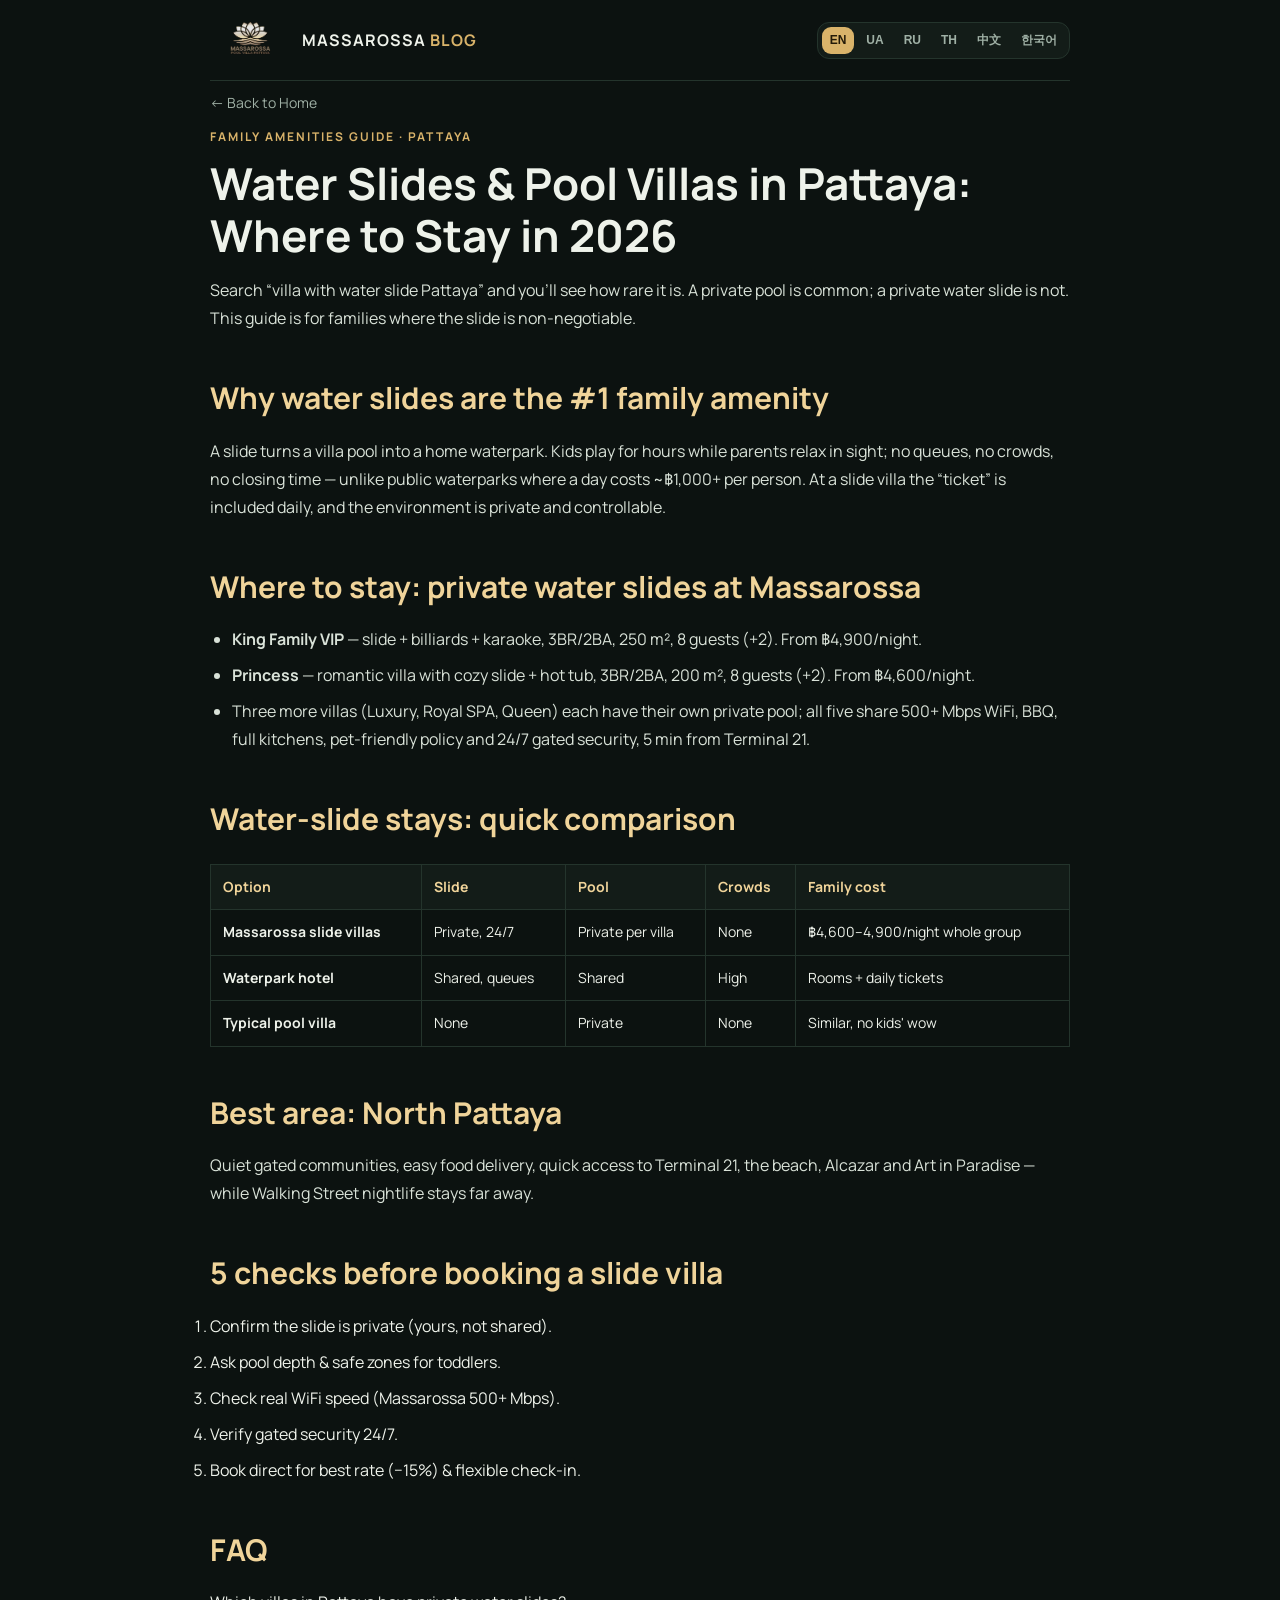
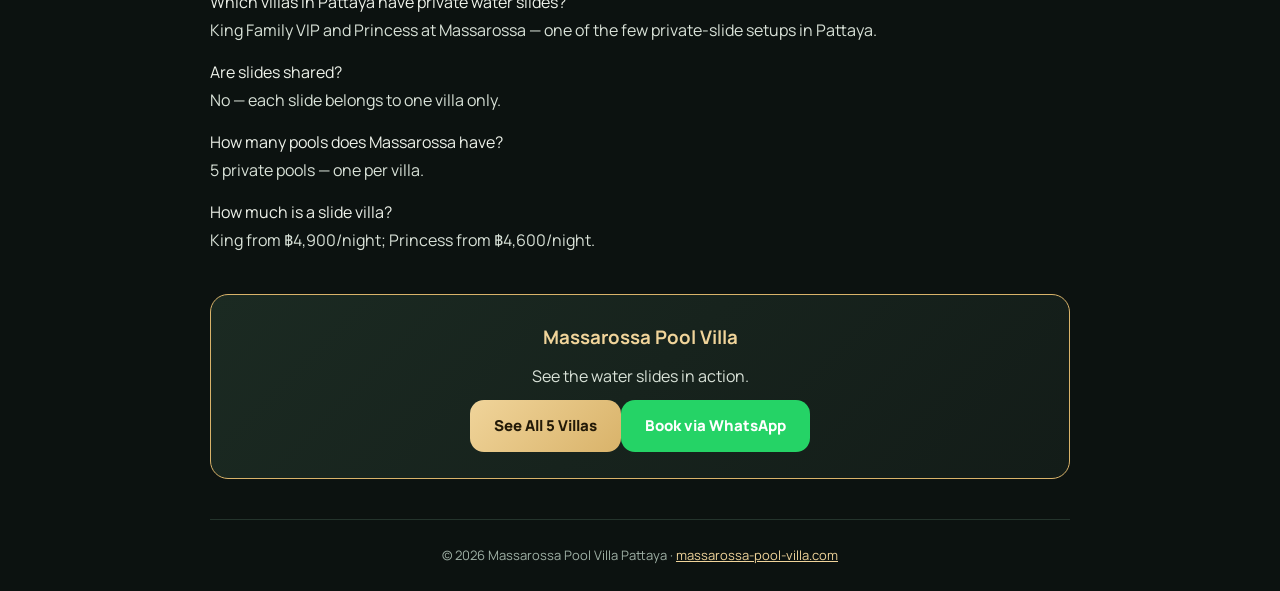
==== blog-2.html @ ad03d01c "1 1" ====
<!DOCTYPE html>
<html lang="en">
<head>
<meta charset="UTF-8"><meta name="viewport" content="width=device-width, initial-scale=1">
<title>Water Slides & Pool Villas in Pattaya: Where to Stay 2026 | Massarossa</title>
<meta name="description" content="Villa with water slide in Pattaya: where to stay in 2026. Private slides at King Family VIP & Princess, 5 private pools, 500 Mbps WiFi, North Pattaya near Terminal 21.">
<link rel="icon" type="image/png" href="logo.png">
<link href="https://fonts.googleapis.com/css2?family=Manrope:wght@400;600;800&family=Noto+Sans+Thai:wght@400;600&family=Noto+Sans+SC:wght@400;600&family=Noto+Sans+KR:wght@400;600&display=swap" rel="stylesheet">
<link rel="stylesheet" href="villa.css">
</head>
<body>
<div class="wrap">
 <div class="top"><img src="logo.png" alt="" onerror="this.style.display='none'"><b>MASSAROSSA <span style="color:var(--gold)">BLOG</span></b><span class="vlangs" id="vLangs"></span></div>
 <a class="back" href="index.html" data-i18n="back">← Back to Home</a>
 <div class="kick" data-i18n="kick">Family Amenities Guide · Pattaya</div>
 <h1 data-i18n="t_title"></h1>
 <p data-i18n="t_intro"></p>
 <h2 data-i18n="s1_h"></h2><p data-i18n="s1_p"></p>
 <h2 data-i18n="s2_h"></h2>
 <ul><li data-i18n="s2_king"></li><li data-i18n="s2_princess"></li><li data-i18n="s2_more"></li></ul>
 <h2 data-i18n="s3_h"></h2><div data-i18n="s3_table"></div>
 <h2 data-i18n="s4_h"></h2><p data-i18n="s4_p"></p>
 <h2 data-i18n="s5_h"></h2><div data-i18n="s5_list"></div>
 <h2 data-i18n="faq_h"></h2><div data-i18n="faq_html"></div>
 <div class="cta"><h3>Massarossa Pool Villa</h3><p style="margin:0" data-i18n="cta_sub"></p><a class="btn gold" href="index.html#villas" data-i18n="seeall"></a><a class="btn wa" href="https://wa.me/66634467395?text=Hello!%20I%20want%20a%20villa%20with%20a%20water%20slide." target="_blank" rel="noopener" data-i18n="book"></a></div>
 <footer>© 2026 Massarossa Pool Villa Pattaya · <a href="index.html">massarossa-pool-villa.com</a></footer>
</div>
<script>
var VILLA_T={
en:{back:"← Back to Home",kick:"Family Amenities Guide · Pattaya",t_title:"Water Slides & Pool Villas in Pattaya: Where to Stay in 2026",t_intro:"Search “villa with water slide Pattaya” and you'll see how rare it is. A private pool is common; a private water slide is not. This guide is for families where the slide is non-negotiable.",s1_h:"Why water slides are the #1 family amenity",s1_p:"A slide turns a villa pool into a home waterpark. Kids play for hours while parents relax in sight; no queues, no crowds, no closing time — unlike public waterparks where a day costs ~฿1,000+ per person. At a slide villa the “ticket” is included daily, and the environment is private and controllable.",s2_h:"Where to stay: private water slides at Massarossa",s2_king:"<b>King Family VIP</b> — slide + billiards + karaoke, 3BR/2BA, 250 m², 8 guests (+2). From ฿4,900/night.",s2_princess:"<b>Princess</b> — romantic villa with cozy slide + hot tub, 3BR/2BA, 200 m², 8 guests (+2). From ฿4,600/night.",s2_more:"Three more villas (Luxury, Royal SPA, Queen) each have their own private pool; all five share 500+ Mbps WiFi, BBQ, full kitchens, pet-friendly policy and 24/7 gated security, 5 min from Terminal 21.",s3_h:"Water-slide stays: quick comparison",s3_table:"<table><tr><th>Option</th><th>Slide</th><th>Pool</th><th>Crowds</th><th>Family cost</th></tr><tr><td>Massarossa slide villas</td><td>Private, 24/7</td><td>Private per villa</td><td>None</td><td>฿4,600–4,900/night whole group</td></tr><tr><td>Waterpark hotel</td><td>Shared, queues</td><td>Shared</td><td>High</td><td>Rooms + daily tickets</td></tr><tr><td>Typical pool villa</td><td>None</td><td>Private</td><td>None</td><td>Similar, no kids' wow</td></tr></table>",s4_h:"Best area: North Pattaya",s4_p:"Quiet gated communities, easy food delivery, quick access to Terminal 21, the beach, Alcazar and Art in Paradise — while Walking Street nightlife stays far away.",s5_h:"5 checks before booking a slide villa",s5_list:"<ol><li>Confirm the slide is private (yours, not shared).</li><li>Ask pool depth & safe zones for toddlers.</li><li>Check real WiFi speed (Massarossa 500+ Mbps).</li><li>Verify gated security 24/7.</li><li>Book direct for best rate (−15%) & flexible check-in.</li></ol>",faq_h:"FAQ",faq_html:"<div class='faq'><div class='q'>Which villas in Pattaya have private water slides?</div><p>King Family VIP and Princess at Massarossa — one of the few private-slide setups in Pattaya.</p><div class='q'>Are slides shared?</div><p>No — each slide belongs to one villa only.</p><div class='q'>How many pools does Massarossa have?</div><p>5 private pools — one per villa.</p><div class='q'>How much is a slide villa?</div><p>King from ฿4,900/night; Princess from ฿4,600/night.</p></div>",cta_sub:"See the water slides in action.",seeall:"See All 5 Villas",book:"Book via WhatsApp"},
ua:{back:"← На головну",kick:"Гід для сімей · Паттайя",t_title:"Водні гірки та пул-вілли в Паттайї: де зупинитися у 2026",t_intro:"Введіть «вілла з водною гіркою Паттайя» — і побачите, яка це рідкість. Приватний басейн — звично; приватна гірка — ні. Цей гід — для сімей, у яких гірка обов'язкова.",s1_h:"Чому гірка — зручність №1 для сімей",s1_p:"Гірка перетворює басейн на домашній аквапарк. Діти граються годинами, батьки відпочивають у зоні видимості; без черг і натовпу — на відміну від аквапарків, де день коштує ~฿1,000+ з людини. У віллі «квиток» включений щодня, а середовище приватне.",s2_h:"Де жити: приватні гірки у Massarossa",s2_king:"<b>King Family VIP</b> — гірка + більярд + караоке, 3сп/2ван, 250 м², 8 гостей (+2). Від ฿4,900/ніч.",s2_princess:"<b>Princess</b> — романтична вілла з гіркою + гарячою ванною, 3сп/2ван, 200 м², 8 гостей (+2). Від ฿4,600/ніч.",s2_more:"Ще три вілли (Luxury, Royal SPA, Queen) мають власні приватні басейни; усі п'ять — WiFi 500+ Мбіт/с, BBQ, кухні, pet-friendly, охорона 24/7, за 5 хв від Terminal 21.",s3_h:"Проживання з гіркою: порівняння",s3_table:"<table><tr><th>Варіант</th><th>Гірка</th><th>Басейн</th><th>Натовп</th><th>Вартість</th></tr><tr><td>Вілли Massarossa з гіркою</td><td>Приватна, 24/7</td><td>Приватний</td><td>Немає</td><td>฿4,600–4,900/ніч на компанію</td></tr><tr><td>Готель при аквапарку</td><td>Спільна, черги</td><td>Спільний</td><td>Великий</td><td>Номери + квитки</td></tr><tr><td>Типова пул-вілла</td><td>Немає</td><td>Приватний</td><td>Немає</td><td>Схожа, без «вау»</td></tr></table>",s4_h:"Найкращий район: Північна Паттайя",s4_p:"Тихі закриті спільноти, зручна доставка, швидкий доступ до Terminal 21, пляжу, Alcazar і Art in Paradise — а нічне життя Walking Street далеко.",s5_h:"5 перевірок перед бронюванням",s5_list:"<ol><li>Переконайтеся, що гірка приватна.</li><li>Запитайте глибину та безпечні зони для малечі.</li><li>Перевірте швидкість WiFi (у Massarossa 500+ Мбіт/с).</li><li>Уточніть охорону 24/7.</li><li>Бронюйте напряму (−15%) та гнучкий заїзд.</li></ol>",faq_h:"FAQ",faq_html:"<div class='faq'><div class='q'>Які вілли мають приватні гірки?</div><p>King Family VIP та Princess у Massarossa — один із небагатьох таких форматів у Паттайї.</p><div class='q'>Гірки спільні?</div><p>Ні — кожна гірка належить лише одній віллі.</p><div class='q'>Скільки басейнів у Massarossa?</div><p>5 приватних басейнів — по одному на віллу.</p><div class='q'>Скільки коштує вілла з гіркою?</div><p>King від ฿4,900/ніч; Princess від ฿4,600/ніч.</p></div>",cta_sub:"Дивіться гірки в дії.",seeall:"Усі 5 вілл",book:"Бронювати у WhatsApp"},
ru:{back:"← На главную",kick:"Гид для семей · Паттайя",t_title:"Водные горки и пул-виллы в Паттайе: где остановиться в 2026",t_intro:"Введите «вилла с водной горкой Паттайя» — и увидите, какая это редкость. Частный бассейн — обычно; частная горка — нет. Гид для семей, у которых горка обязательна.",s1_h:"Почему горка — удобство №1 для семей",s1_p:"Горка превращает бассейн в домашний аквапарк. Дети играют часами, родители отдыхают в зоне видимости; без очередей — в отличие от аквапарков, где день стоит ~฿1,000+ с человека. В вилле «билет» включён ежедневно.",s2_h:"Где жить: частные горки в Massarossa",s2_king:"<b>King Family VIP</b> — горка + бильярд + караоке, 3сп/2вн, 250 м², 8 гостей (+2). От ฿4,900/ночь.",s2_princess:"<b>Princess</b> — романтичная вилла с горкой + горячей ванной, 3сп/2вн, 200 м², 8 гостей (+2). От ฿4,600/ночь.",s2_more:"Ещё три виллы (Luxury, Royal SPA, Queen) имеют собственные бассейны; все пять — WiFi 500+ Мбит/с, BBQ, кухни, pet-friendly, охрана 24/7, в 5 мин от Terminal 21.",s3_h:"Проживание с горкой: сравнение",s3_table:"<table><tr><th>Вариант</th><th>Горка</th><th>Бассейн</th><th>Толпа</th><th>Стоимость</th></tr><tr><td>Виллы Massarossa с горкой</td><td>Частная, 24/7</td><td>Частный</td><td>Нет</td><td>฿4,600–4,900/ночь на компанию</td></tr><tr><td>Отель при аквапарке</td><td>Общая, очереди</td><td>Общий</td><td>Большая</td><td>Номера + билеты</td></tr><tr><td>Типичная пул-вилла</td><td>Нет</td><td>Частный</td><td>Нет</td><td>Похожая, без «вау»</td></tr></table>",s4_h:"Лучший район: Северная Паттайя",s4_p:"Тихие закрытые сообщества, доставка еды, быстрый доступ к Terminal 21, пляжу, Alcazar и Art in Paradise — а ночная жизнь Walking Street далеко.",s5_h:"5 проверок перед бронированием",s5_list:"<ol><li>Убедитесь, что горка частная.</li><li>Спросите глубину и безопасные зоны.</li><li>Проверьте скорость WiFi (500+ Мбит/с).</li><li>Уточните охрану 24/7.</li><li>Бронируйте напрямую (−15%) и гибкий заезд.</li></ol>",faq_h:"FAQ",faq_html:"<div class='faq'><div class='q'>Какие виллы с частными горками?</div><p>King Family VIP и Princess в Massarossa — один из немногих таких форматов.</p><div class='q'>Горки общие?</div><p>Нет — каждая горка принадлежит одной вилле.</p><div class='q'>Сколько бассейнов?</div><p>5 частных бассейнов — по одному на виллу.</p><div class='q'>Сколько стоит вилла с горкой?</div><p>King от ฿4,900/ночь; Princess от ฿4,600/ночь.</p></div>",cta_sub:"Смотрите горки в действии.",seeall:"Все 5 вилл",book:"Бронировать в WhatsApp"},
th:{back:"← กลับหน้าหลัก",kick:"คู่มือครอบครัว · พัทยา",t_title:"สไลเดอร์น้ำและพูลวิลล่าในพัทยา: พักที่ไหนดี 2026",t_intro:"ค้น “วิลล่า สไลเดอร์ น้ำ พัทยา” จะเห็นว่าเป็นของหายาก สระส่วนตัวเป็นเรื่องปกติ แต่สไลเดอร์ส่วนตัวไม่ใช่ คู่มือนี้สำหรับครอบครัวที่ต้องมีสไลเดอร์",s1_h:"ทำไมสไลเดอร์คืออันดับ 1 สำหรับครอบครัว",s1_p:"สไลเดอร์เปลี่ยนสระเป็นสวนน้ำในบ้าน เด็กเล่นได้เป็นชั่วโมง พ่อแม่ผ่อนคลายได้โดยไม่มีคิวและฝูงชน ต่างจากสวนน้ำที่วันละ ~฿1,000+ ต่อคน ที่วิลล่า “ตั๋ว” รวมอยู่ทุกวัน",s2_h:"พักที่ไหน: สไลเดอร์ส่วนตัวที่ Massarossa",s2_king:"<b>King Family VIP</b> — สไลเดอร์+บิลเลียด+คาราโอเกะ 3นอน/2น้ำ 250 ตร.ม. 8 ท่าน (+2) เริ่ม ฿4,900/คืน",s2_princess:"<b>Princess</b> — วิลล่าโรแมนติกพร้อมสไลเดอร์+อ่างน้ำร้อน 3นอน/2น้ำ 200 ตร.ม. 8 ท่าน (+2) เริ่ม ฿4,600/คืน",s2_more:"อีก 3 วิลล่า (Luxury, Royal SPA, Queen) มีสระส่วนตัว ทุกหลังมี WiFi 500+ Mbps, BBQ, ครัว, รับสัตว์เลี้ยง, รปภ. 24 ชม. ห่าง Terminal 21 5 นาที",s3_h:"เปรียบเทียบที่พักมีสไลเดอร์",s3_table:"<table><tr><th>ตัวเลือก</th><th>สไลเดอร์</th><th>สระ</th><th>คนเยอะ</th><th>ค่าใช้จ่าย</th></tr><tr><td>วิลล่า Massarossa มีสไลเดอร์</td><td>ส่วนตัว 24 ชม.</td><td>ส่วนตัว</td><td>ไม่มี</td><td>฿4,600–4,900/คืน ทั้งกลุ่ม</td></tr><tr><td>โรงแรมติดสวนน้ำ</td><td>ใช้ร่วม ต่อคิว</td><td>ใช้ร่วม</td><td>เยอะ</td><td>ห้อง + ตั๋ว</td></tr><tr><td>พูลวิลล่าทั่วไป</td><td>ไม่มี</td><td>ส่วนตัว</td><td>ไม่มี</td><td>คล้ายกัน แต่ไม่มี “ว้าว”</td></tr></table>",s4_h:"ย่านที่ดีที่สุด: พัทยาเหนือ",s4_p:"หมู่บ้านมีรั้วเงียบสงบ ส่งอาหารสะดวก ใกล้ Terminal 21 หาด Alcazar และ Art in Paradise ส่วน Walking Street อยู่ไกล",s5_h:"5 เช็คลิสต์ก่อนจอง",s5_list:"<ol><li>ยืนยันว่าสไลเดอร์ส่วนตัว</li><li>ถามความลึกและโซนปลอดภัย</li><li>เช็คความเร็ว WiFi (500+ Mbps)</li><li>ยืนยัน รปภ. 24 ชม.</li><li>จองโดยตรง (−15%) เช็คอินยืดหยุ่น</li></ol>",faq_h:"คำถามที่พบบ่อย",faq_html:"<div class='faq'><div class='q'>วิลล่าไหนมีสไลเดอร์ส่วนตัว?</div><p>King Family VIP และ Princess ที่ Massarossa — หนึ่งในไม่กี่แห่งในพัทยา</p><div class='q'>สไลเดอร์ใช้ร่วมไหม?</div><p>ไม่ — แต่ละสไลเดอร์เป็นของวิลล่าเดียว</p><div class='q'>Massarossa มีกี่สระ?</div><p>สระส่วนตัว 5 สระ — หลังละสระ</p><div class='q'>วิลล่ามีสไลเดอร์ราคาเท่าไหร่?</div><p>King เริ่ม ฿4,900/คืน; Princess เริ่ม ฿4,600/คืน</p></div>",cta_sub:"ดูสไลเดอร์แบบจัดเต็ม",seeall:"ดูวิลล่าทั้ง 5",book:"จองผ่าน WhatsApp"},
zh:{back:"← 返回首页",kick:"家庭指南 · 芭提雅",t_title:"芭提雅水滑梯泳池别墅：2026住哪里",t_intro:"搜索“芭提雅 水滑梯 别墅”会发现它多么稀缺。私人泳池常见，私人水滑梯却不然。本指南写给“滑梯必备”的家庭。",s1_h:"为什么水滑梯是家庭第一配置",s1_p:"滑梯把别墅泳池变成家庭水上乐园。孩子玩几小时，父母在视线内放松；不用排队——不像水上乐园每人每天约฿1,000+。在别墅“门票”每天包含。",s2_h:"住哪里：Massarossa 的私人水滑梯",s2_king:"<b>King Family VIP</b> — 滑梯+台球+卡拉OK，3卧2卫，250㎡，8人(+2)。฿4,900/晚起。",s2_princess:"<b>Princess</b> — 浪漫别墅带滑梯+热水浴缸，3卧2卫，200㎡，8人(+2)。฿4,600/晚起。",s2_more:"另外三栋（Luxury、Royal SPA、Queen）各有私人泳池；五栋均配500+ Mbps WiFi、烧烤、厨房、宠物友好、24/7安保，距Terminal 21 5分钟。",s3_h:"滑梯住宿快速对比",s3_table:"<table><tr><th>选项</th><th>滑梯</th><th>泳池</th><th>人群</th><th>家庭成本</th></tr><tr><td>Massarossa 滑梯别墅</td><td>私人24/7</td><td>私人</td><td>无</td><td>฿4,600–4,900/晚 全组</td></tr><tr><td>水上乐园酒店</td><td>共用排队</td><td>共用</td><td>多</td><td>房费+门票</td></tr><tr><td>普通泳池别墅</td><td>无</td><td>私人</td><td>无</td><td>相近，无“哇”</td></tr></table>",s4_h:"最佳区域：北芭提雅",s4_p:"安静封闭社区，外卖方便，快速到达Terminal 21、海滩、Alcazar和Art in Paradise——Walking Street夜生活很远。",s5_h:"预订前5个检查",s5_list:"<ol><li>确认滑梯私有。</li><li>询问泳池深度和幼儿安全区。</li><li>核实WiFi速度（500+ Mbps）。</li><li>确认24/7安保。</li><li>直接预订（−15%）灵活入住。</li></ol>",faq_h:"常见问题",faq_html:"<div class='faq'><div class='q'>哪些别墅有私人水滑梯？</div><p>Massarossa 的 King Family VIP 和 Princess——芭提雅少有的配置。</p><div class='q'>滑梯共用吗？</div><p>不——每个滑梯只属于一栋别墅。</p><div class='q'>Massarossa 有几个泳池？</div><p>5个私人泳池——每栋一个。</p><div class='q'>滑梯别墅多少钱？</div><p>King ฿4,900/晚起；Princess ฿4,600/晚起。</p></div>",cta_sub:"看水滑梯实拍。",seeall:"查看全部5栋",book:"WhatsApp预订"},
ko:{back:"← 홈으로",kick:"가족 가이드 · 파타야",t_title:"파타야 워터슬라이드 풀빌라: 2026 숙박 가이드",t_intro:"“파타야 워터슬라이드 빌라”를 검색하면 얼마나 드문지 알 수 있습니다. 프라이빗 풀은 흔하지만 프라이빗 슬라이드는 아닙니다. 슬라이드가 필수인 가족을 위한 가이드입니다.",s1_h:"워터슬라이드가 가족 1순위인 이유",s1_p:"슬라이드는 빌라 풀을 홈 워터파크로 바꿉니다. 아이는 몇 시간 놀고 부모는 시야 안에서 휴식; 줄과 군중 없음 — 워터파크는 1인 1일 ~฿1,000+지만 빌라는 매일 포함.",s2_h:"숙박: Massarossa의 프라이빗 슬라이드",s2_king:"<b>King Family VIP</b> — 슬라이드+당구+카라오케, 3침2욕, 250㎡, 8인(+2). ฿4,900/박부터.",s2_princess:"<b>Princess</b> — 로맨틱 빌라, 슬라이드+온수 욕조, 3침2욕, 200㎡, 8인(+2). ฿4,600/박부터.",s2_more:"나머지 3동(Luxury, Royal SPA, Queen)도 각자 프라이빗 풀; 5동 모두 500+ Mbps WiFi, BBQ, 주방, 펫 프렌들리, 24/7 보안, Terminal 21까지 5분.",s3_h:"슬라이드 숙박 비교",s3_table:"<table><tr><th>옵션</th><th>슬라이드</th><th>풀</th><th>군중</th><th>가족 비용</th></tr><tr><td>Massarossa 슬라이드 빌라</td><td>프라이빗 24/7</td><td>프라이빗</td><td>없음</td><td>฿4,600–4,900/박 전체</td></tr><tr><td>워터파크 호텔</td><td>공용, 줄</td><td>공용</td><td>많음</td><td>객실+티켓</td></tr><tr><td>일반 풀빌라</td><td>없음</td><td>프라이빗</td><td>없음</td><td>비슷, ‘와우’ 없음</td></tr></table>",s4_h:"최고 지역: 북파타야",s4_p:"조용한 게이트 커뮤니티, 배달 용이, Terminal 21·해변·Alcazar·Art in Paradise 빠른 접근 — Walking Street는 멀리.",s5_h:"예약 전 5가지 체크",s5_list:"<ol><li>슬라이드가 사유인지 확인.</li><li>수심과 유아 안전 구역 문의.</li><li>WiFi 속도 확인(500+ Mbps).</li><li>24/7 보안 확인.</li><li>직접 예약(−15%) 유연 체크인.</li></ol>",faq_h:"FAQ",faq_html:"<div class='faq'><div class='q'>어떤 빌라에 프라이빗 슬라이드가 있나요?</div><p>Massarossa의 King Family VIP와 Princess — 파타야에서 드문 구성.</p><div class='q'>슬라이드가 공용인가요?</div><p>아니요 — 각 슬라이드는 한 빌라 전용.</p><div class='q'>Massarossa 풀은 몇 개?</div><p>프라이빗 풀 5개 — 빌라당 1개.</p><div class='q'>슬라이드 빌라 요금은?</div><p>King ฿4,900/박부터; Princess ฿4,600/박부터.</p></div>",cta_sub:"워터슬라이드 실물 보기.",seeall:"빌라 5동 보기",book:"WhatsApp 예약"}};
</script>
<script src="villa-lang.js"></script>
</body>
</html>
---- villa.css ----
:root{--bg:#0c1210;--panel:#131c18;--line:#24342c;--txt:#eef2ea;--mut:#9fb0a5;--gold:#d9b36a;--gold2:#f0d49a;--wa:#25d366}
*{margin:0;padding:0;box-sizing:border-box}html{scroll-behavior:smooth}
body{background:var(--bg);color:var(--txt);font-family:Manrope,'Noto Sans Thai','Noto Sans SC','Noto Sans KR',sans-serif;line-height:1.75}
.wrap{max-width:900px;margin:0 auto;padding:0 20px}a{color:var(--gold2)}
.top{display:flex;align-items:center;gap:12px;padding:18px 0;border-bottom:1px solid var(--line);flex-wrap:wrap}
.top img{height:44px;width:auto}.top b{letter-spacing:1px}
.vlangs{margin-left:auto;display:flex;gap:4px;background:var(--panel);border:1px solid var(--line);border-radius:12px;padding:4px}
.back{display:inline-block;margin:10px 0;font-size:14px;text-decoration:none;color:var(--mut)}
.hero-img{width:100%;height:420px;object-fit:cover;border-radius:16px;margin:12px 0 12px}
.vthumbs{display:flex;gap:6px;overflow-x:auto;padding:0 0 12px;scrollbar-width:thin}
.vthumbs img{width:74px;height:52px;object-fit:cover;border-radius:8px;cursor:pointer;opacity:.55;border:2px solid transparent;flex:0 0 auto;transition:.2s}
.vthumbs img:hover,.vthumbs img.on{opacity:1;border-color:var(--gold)}
.kick{color:var(--gold);text-transform:uppercase;letter-spacing:2px;font-size:12px;font-weight:700}
h1{font-size:clamp(28px,5vw,44px);line-height:1.2;margin:10px 0 14px}
h2{font-size:clamp(22px,3.5vw,30px);margin:40px 0 12px;color:var(--gold2)}
p{margin:0 0 14px;color:#d9e2d8}ul{margin:0 0 16px 22px;color:#d9e2d8}li{margin-bottom:8px}
table{width:100%;border-collapse:collapse;margin:18px 0;font-size:14px}
th,td{border:1px solid var(--line);padding:10px 12px;text-align:left;vertical-align:top}th{background:var(--panel);color:var(--gold2)}td:first-child{font-weight:700}
.cta{background:linear-gradient(135deg,#1b2a22,#131c18);border:1px solid var(--gold);border-radius:18px;padding:26px;margin:40px 0;text-align:center}.cta h3{margin:0 0 8px;color:var(--gold2)}
.btn{display:inline-flex;align-items:center;gap:8px;border:0;cursor:pointer;text-decoration:none;border-radius:14px;padding:13px 24px;font-weight:800;font-family:inherit;font-size:15px;margin-top:10px}
.gold{background:linear-gradient(135deg,var(--gold2),var(--gold));color:#231a08}.wa{background:var(--wa);color:#fff}
footer{border-top:1px solid var(--line);padding:24px 0;color:var(--mut);font-size:13px;text-align:center}
.hl{color:var(--gold2);font-weight:700}.note{background:#1b2a22;border:1px solid var(--line);border-radius:12px;padding:14px 18px;margin:14px 0;font-size:14px;color:#d9e2d8}
/* Галерея блогів */
.bgal{display:grid;grid-template-columns:repeat(auto-fit,minmax(220px,1fr));gap:10px;margin:18px 0}
.bgal img{width:100%;height:190px;object-fit:cover;border-radius:12px;transition:.25s;border:2px solid transparent}
.bgal img:hover{transform:scale(1.02);border-color:var(--gold)}
@media(max-width:600px){.bgal img{height:140px}}
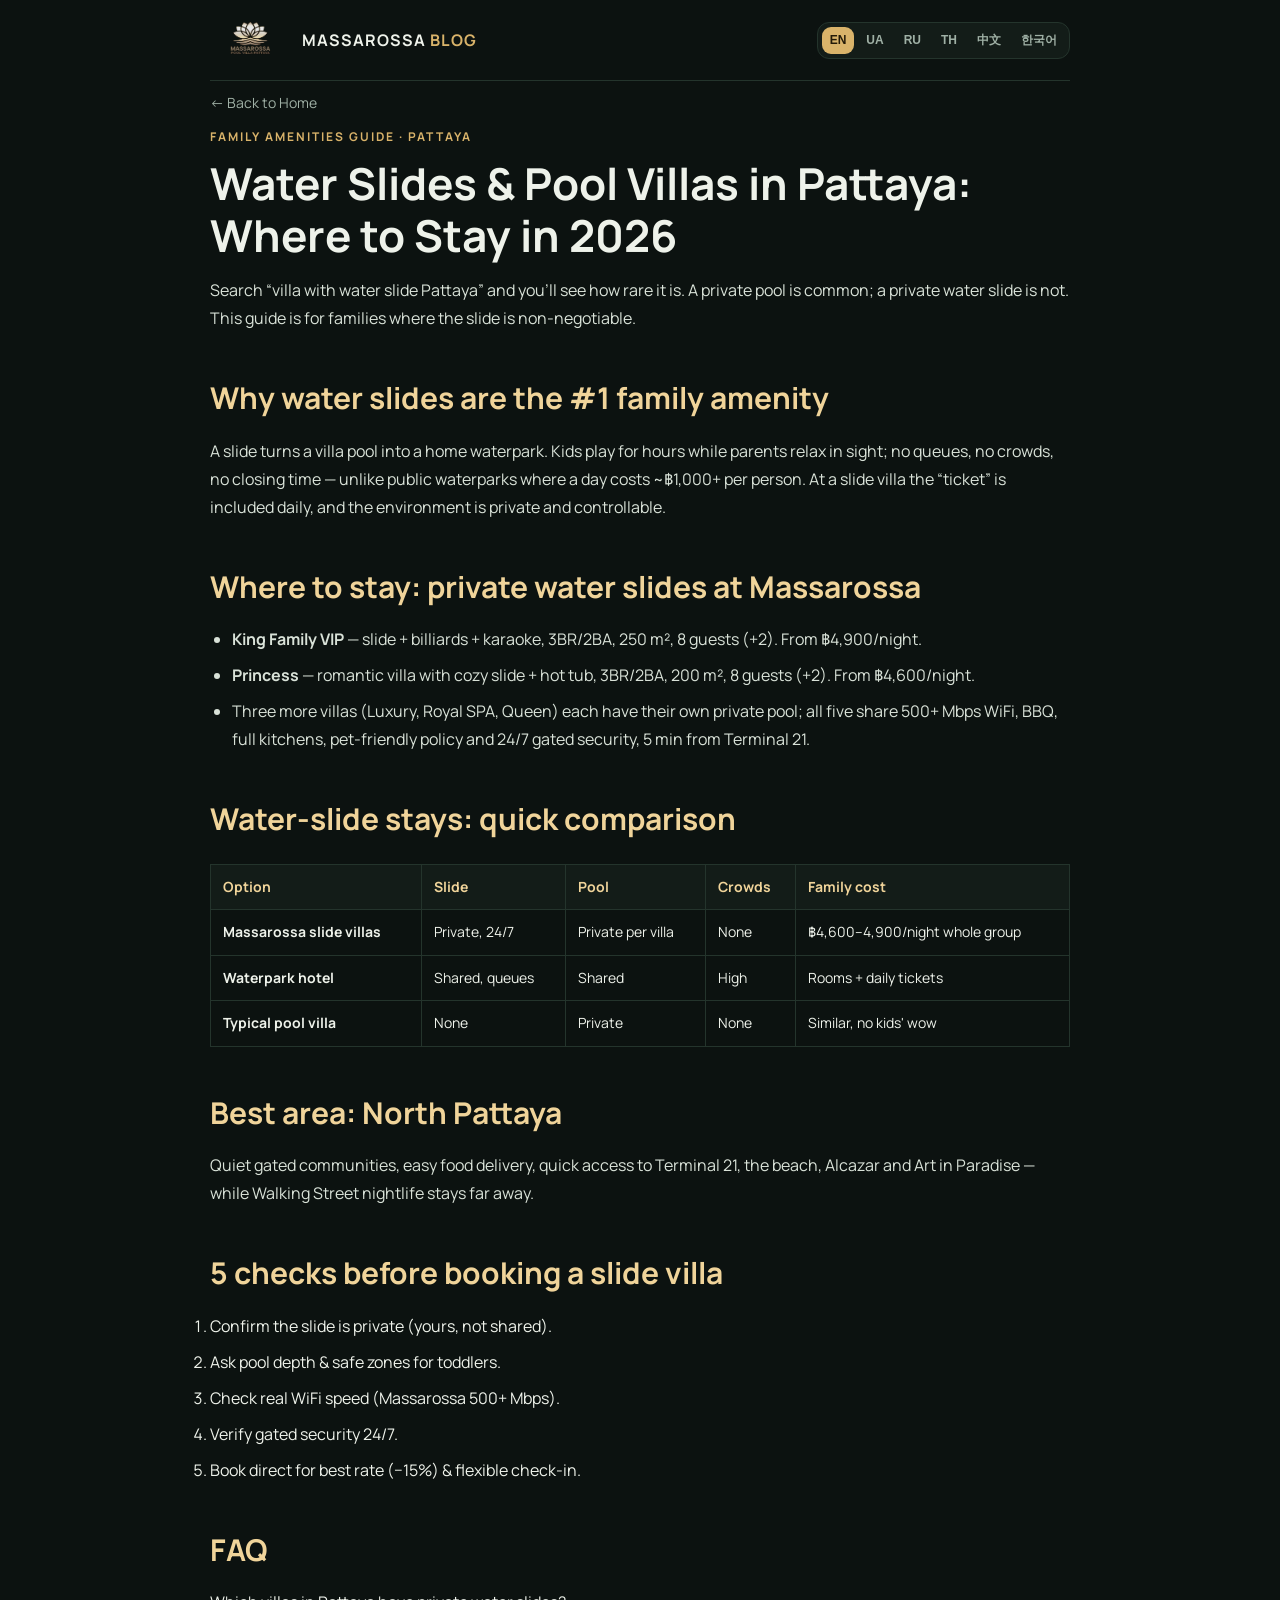
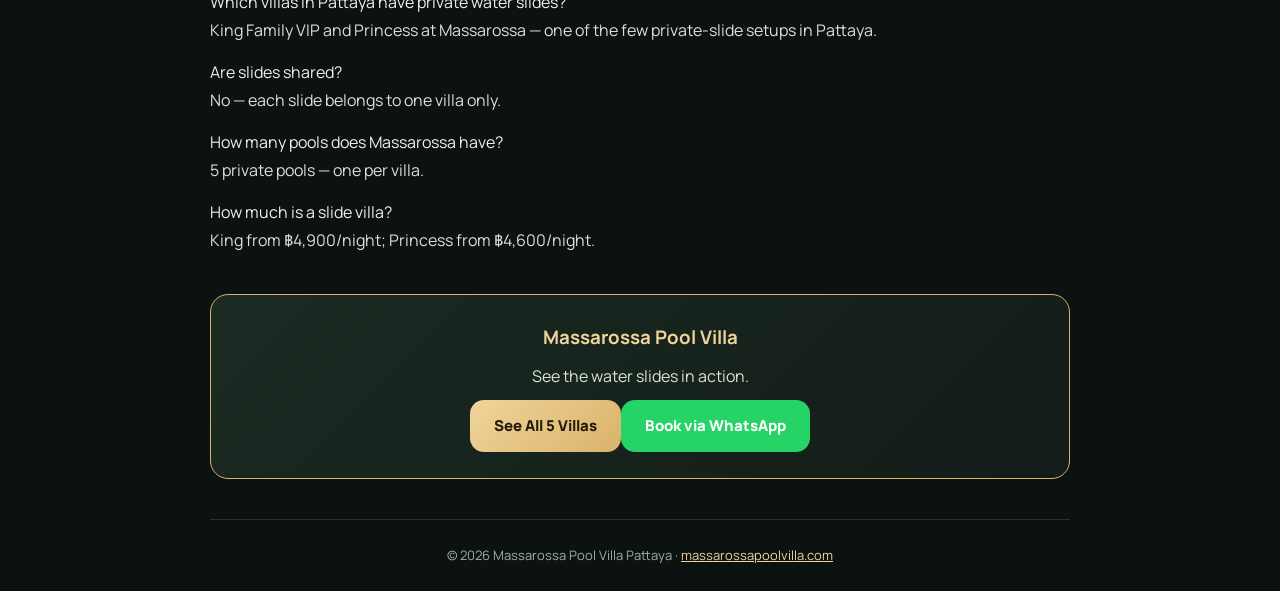
==== commit 53002e28: "Update blog-2.html" ====
--- a/blog-2.html
+++ b/blog-2.html
@@ -23,7 +23,7 @@
  <h2 data-i18n="s5_h"></h2><div data-i18n="s5_list"></div>
  <h2 data-i18n="faq_h"></h2><div data-i18n="faq_html"></div>
  <div class="cta"><h3>Massarossa Pool Villa</h3><p style="margin:0" data-i18n="cta_sub"></p><a class="btn gold" href="index.html#villas" data-i18n="seeall"></a><a class="btn wa" href="https://wa.me/66634467395?text=Hello!%20I%20want%20a%20villa%20with%20a%20water%20slide." target="_blank" rel="noopener" data-i18n="book"></a></div>
- <footer>© 2026 Massarossa Pool Villa Pattaya · <a href="index.html">massarossa-pool-villa.com</a></footer>
+ <footer>© 2026 Massarossa Pool Villa Pattaya · <a href="index.html">massarossapoolvilla.com</a></footer>
 </div>
 <script>
 var VILLA_T={
@@ -36,4 +36,4 @@
 </script>
 <script src="villa-lang.js"></script>
 </body>
-</html>+</html>
